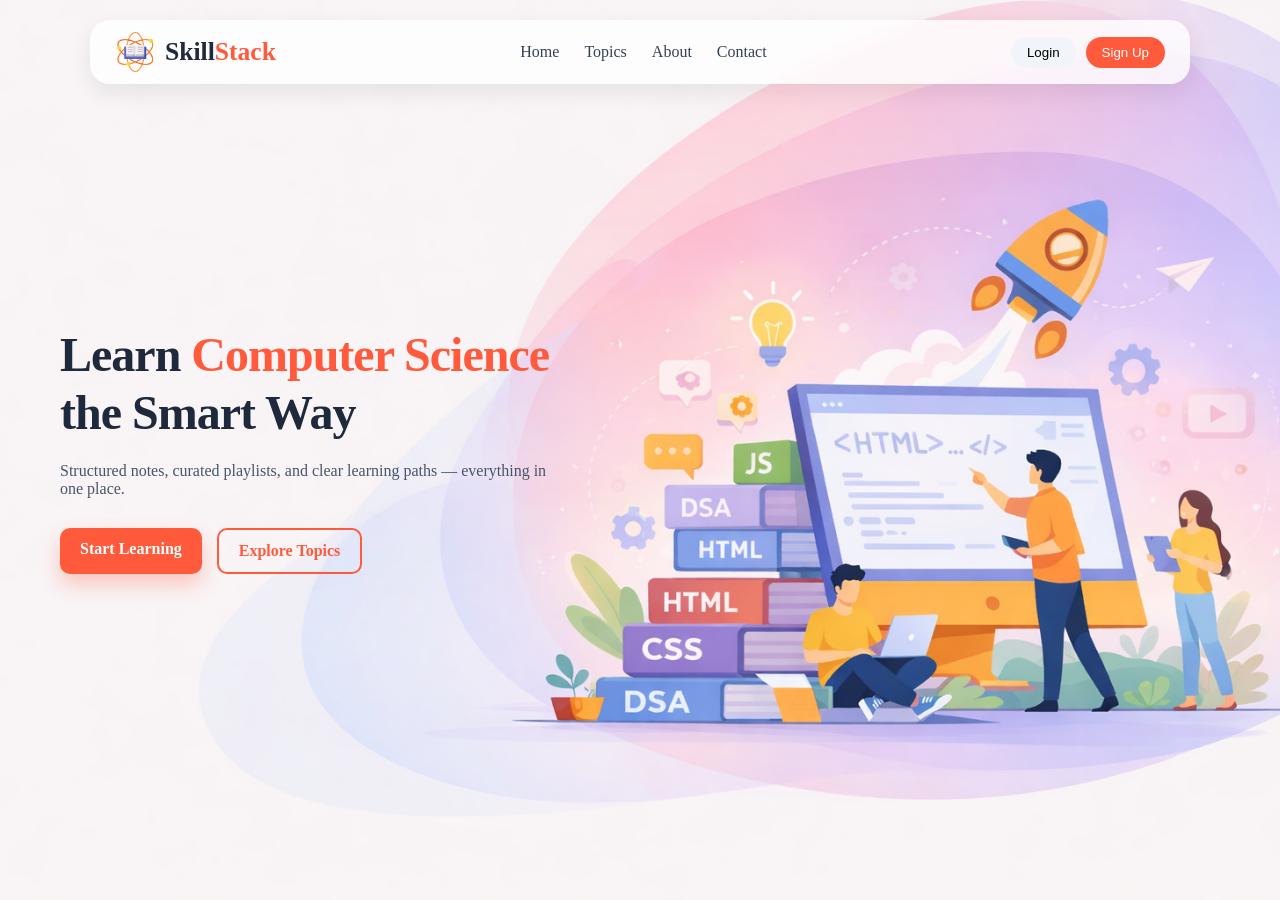
==== index.html @ b9dbb58e "Add hero section with navbar and background illustration" ====
<!DOCTYPE html>
<html lang="en">

<head>
    <meta charset="UTF-8">
    <meta name="viewport" content="width=device-width, initial-scale=1.0">
    <title>SkillStack</title>
    <link rel="stylesheet" href="style.css">
</head>

<body>

    <nav class="navbar">
        <div class="nav-container">

            <div class="logo">
                <img src="assets/icons/logo.png" alt="">
                <div class="logo-text"><span>Skill</span>Stack</div>
            </div>

            <div class="nav-links">
                <a href="#">Home</a>
                <a href="#topics">Topics</a>
                <a href="#">About</a>
                <a href="#">Contact</a>
            </div>

            <div class="nav-actions">
                <button class="login">Login</button>
                <button class="signup">Sign Up</button>
            </div>

        </div>
    </nav>


    <section class="hero">
        <div class="hero-content">
            <h1>Learn <span>Computer Science</span> the Smart Way</h1>
            <p>
                Structured notes, curated playlists, and clear learning paths —
                everything in one place.
            </p>

            <div class="hero-buttons">
                <a href="#" class="btn primary">Start Learning</a>
                <a href="#topics" class="btn secondary">Explore Topics</a>
            </div>
        </div>
    </section>

</body>

</html>
---- style.css ----
* {
    margin: 0;
    padding: 0;
    box-sizing: border-box;
}

html {
    scroll-behavior: smooth;
}


/* Navbar Section */

.navbar {
    position: absolute;
    top: 20px;
    width: 100%;
    display: flex;
    justify-content: center;
}

.nav-container {
    width: 90%;
    max-width: 1100px;

    display: flex;
    align-items: center;
    justify-content: space-between;

    padding: 12px 25px;

    border-radius: 20px;

    background: #ffffffcc;
    backdrop-filter: blur(10px);

    box-shadow: 0 8px 25px rgba(0, 0, 0, 0.08);
}

.nav-container img {
    width: 40px;
}

.logo {
    font-weight: 700;
    font-size: 1.6rem;
    color: #ff5a3c;

    display: flex;
    justify-content: center;
    align-items: center;
    gap: 10px;
}

.logo-text span {
    color: #1e293b;
}

.nav-links {
    display: flex;
    gap: 25px;
}

.nav-links a {
    text-decoration: none;
    color: #334155;
    font-weight: 500;
    transition: 0.3s;
}

.nav-links a:hover {
    color: #ff5a3c;
}

.nav-actions {
    display: flex;
    gap: 10px;
}

.login {
    padding: 8px 16px;
    border: none;
    border-radius: 20px;
    background: #f1f5f9;
    cursor: pointer;
}

.signup {
    padding: 8px 16px;
    border: none;
    border-radius: 20px;
    background: #ff5a3c;
    color: white;
    cursor: pointer;
}


/* Hero Section */

.hero {
    min-height: 100vh;
    padding: 0 60px;

    display: flex;
    align-items: center;
    justify-content: space-between;
    gap: 40px;

    background-image: url(assets/images/background-img.png);
    background-size: cover;
    background-position: center;
    background-repeat: no-repeat;
}

.hero-content {
    width: 45%;

    animation: fadeUp 1s ease;
}

.hero-content h1 {
    margin-bottom: 20px;

    font-size: 3rem;
    color: #1e293b;
    line-height: 1.2;
    letter-spacing: -1px;
}

.hero-content p {
    margin-bottom: 30px;
    max-width: 500px;

    font-size: 1rem;
    color: #475569;
}

.hero-content span {
    color: #ff5a3c;
}

.hero-buttons {
    display: flex;
    gap: 15px;
}

.btn {
    padding: 12px 20px;

    border-radius: 10px;

    text-decoration: none;
    font-weight: 600;
    transition: 0.3s;
}

.primary {
    background: #ff5a3c;
    color: white;
    box-shadow: 0 10px 20px rgba(255, 90, 60, 0.3);
}

.primary:hover {
    background: #e14b2f;
    transform: translateY(-2px);
}

.secondary {
    border: 2px solid #ff5a3c;
    color: #ff5a3c;
}

.secondary:hover {
    background: #ff5a3c;
    color: white;
}
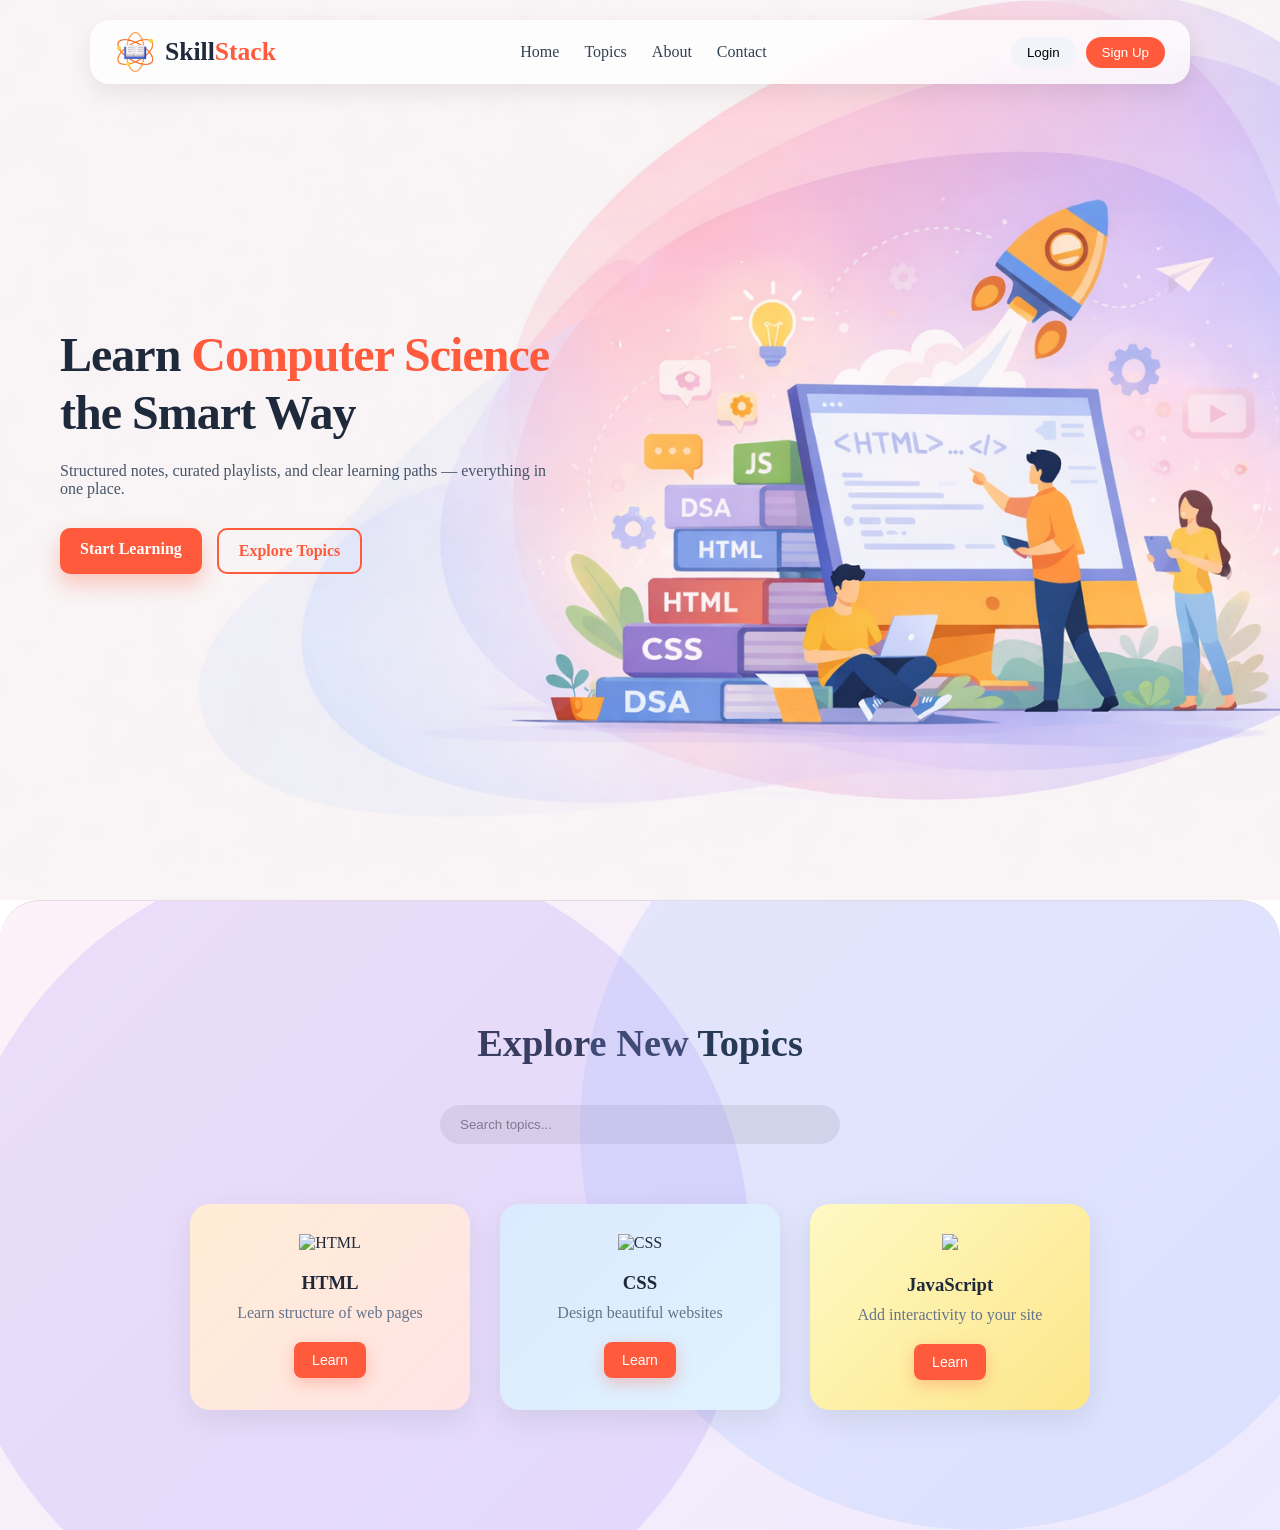
==== commit d7687ac8: "Add topics section with gradient cards and hover effects" ====
--- a/index.html
+++ b/index.html
@@ -49,6 +49,38 @@
         </div>
     </section>
 
+    <section class="topics" id="topics">
+        <h2>Explore New Topics</h2>
+
+        <div class="search-box">
+            <input type="text" placeholder="Search topics...">
+        </div>
+
+        <div class="topics-container">
+            <a href="pages/html.html" class="topic-card">
+                <img src="https://cdn.jsdelivr.net/gh/devicons/devicon@latest/icons/html5/html5-original.svg"
+                    alt="HTML">
+                <h3>HTML</h3>
+                <P>Learn structure of web pages</P>
+                <button>Learn</button>
+            </a>
+            <a href="pages/css.html" class="topic-card">
+                <img src="https://cdn.jsdelivr.net/gh/devicons/devicon@latest/icons/css3/css3-original.svg" alt="CSS">
+                <h3>CSS</h3>
+                <p>Design beautiful websites</p>
+                <button>Learn</button>
+            </a>
+            <a href="pages/js.html" class="topic-card">
+                <img
+                    src="https://cdn.jsdelivr.net/gh/devicons/devicon@latest/icons/javascript/javascript-original.svg" />
+                <h3>JavaScript</h3>
+                <p>Add interactivity to your site</p>
+                <button>Learn</button>
+            </a>
+        </div>
+    </section>
+
+
 </body>
 
 </html>
--- a/style.css
+++ b/style.css
@@ -173,4 +173,147 @@
 .secondary:hover {
     background: #ff5a3c;
     color: white;
+}
+
+
+/* Topics Section */
+
+.topics {
+    padding: 120px 60px;
+    border-radius: 40px 40px 0 0;
+    text-align: center;
+
+    position: relative;
+    overflow: hidden;
+
+    border-top: 1px solid rgba(0,0,0,0.08);
+    background: linear-gradient(135deg, #fdf2f8, #ede9fe);
+}
+
+.topics::after {
+    content: "";
+    position: absolute;
+    z-index: 1;
+    width: 800px;
+    height: 800px;
+    background: #a78bfa33;
+    border-radius: 50%;
+    top: -50px;
+    left: -50px;
+}
+
+.topics::before {
+    content: "";
+    position: absolute;
+    z-index: 1;
+    width: 800px;
+    height: 800px;
+    background: #60a5fa22 ;
+    border-radius: 50%;
+    bottom: 0;
+    right: -100px;
+}
+
+.topics h2 {
+    font-size: 2.4rem;
+    margin-bottom: 40px;
+    color: #1e293b;
+    z-index: 2;
+}
+
+.search-box {
+    margin-bottom: 60px;
+    z-index: 2;
+}
+
+.search-box input {
+    padding: 12px 20px;
+    width: 400px;
+    border-radius: 25px;
+    border: none;
+
+    z-index: 10;
+
+    background: rgba(0,0,0,0.08);
+    outline: none;
+}
+
+.topics-container {
+    display: flex;
+    justify-content: center;
+    flex-wrap: wrap;
+    gap: 30px;
+}
+
+.topic-card {
+    width: 280px;
+    padding: 30px 20px;
+    border-radius: 20px;
+
+    text-decoration: none;
+    color: #1e293b;
+
+    box-shadow: 0 10px 30px rgba(0,0,0,0.08);
+    z-index: 2;
+
+    transition: 0.3s;
+}
+
+.topic-card:nth-child(1) {
+    background: linear-gradient(135deg, #ffedd5, #ffe4e6);
+}
+
+.topic-card:nth-child(2) {
+    background: linear-gradient(135deg, #dbeafe, #e0f2fe);
+}
+
+.topic-card:nth-child(3) {
+    background: linear-gradient(135deg, #fef9c3, #fde68a);
+}
+
+.topic-card img {
+    width: 80px;
+    margin-bottom: 20px;
+}
+
+.topic-card button {
+    margin-top: 20px;
+    padding: 10px 18px;
+
+    border: none;
+    border-radius: 8px;
+    box-shadow: 0 5px 15px rgba(255, 90, 60, 0.3);
+    font-size: 14px;
+
+    background: #ff5a3c;
+    color: white;
+}
+
+.topic-card button:hover {
+    cursor: pointer;
+    box-shadow: 0 8px 25px rgba(255, 90, 60, 0.5);
+}
+
+.topic-card:hover {
+    transform: translateY(-10px) scale(1.03);
+    box-shadow: 0 20px 40px rgba(0,0,0,0.15);
+}
+
+.topic-card h3 {
+    margin-bottom: 10px;
+}
+
+.topic-card p {
+    color: #64748b;
+}
+
+@keyframes fadeUp {
+    from {
+        opacity: 0;
+        transform: translateY(30px);
+    }
+    to {
+        opacity: 1;
+        transform: translateY(0);
+    }
 }
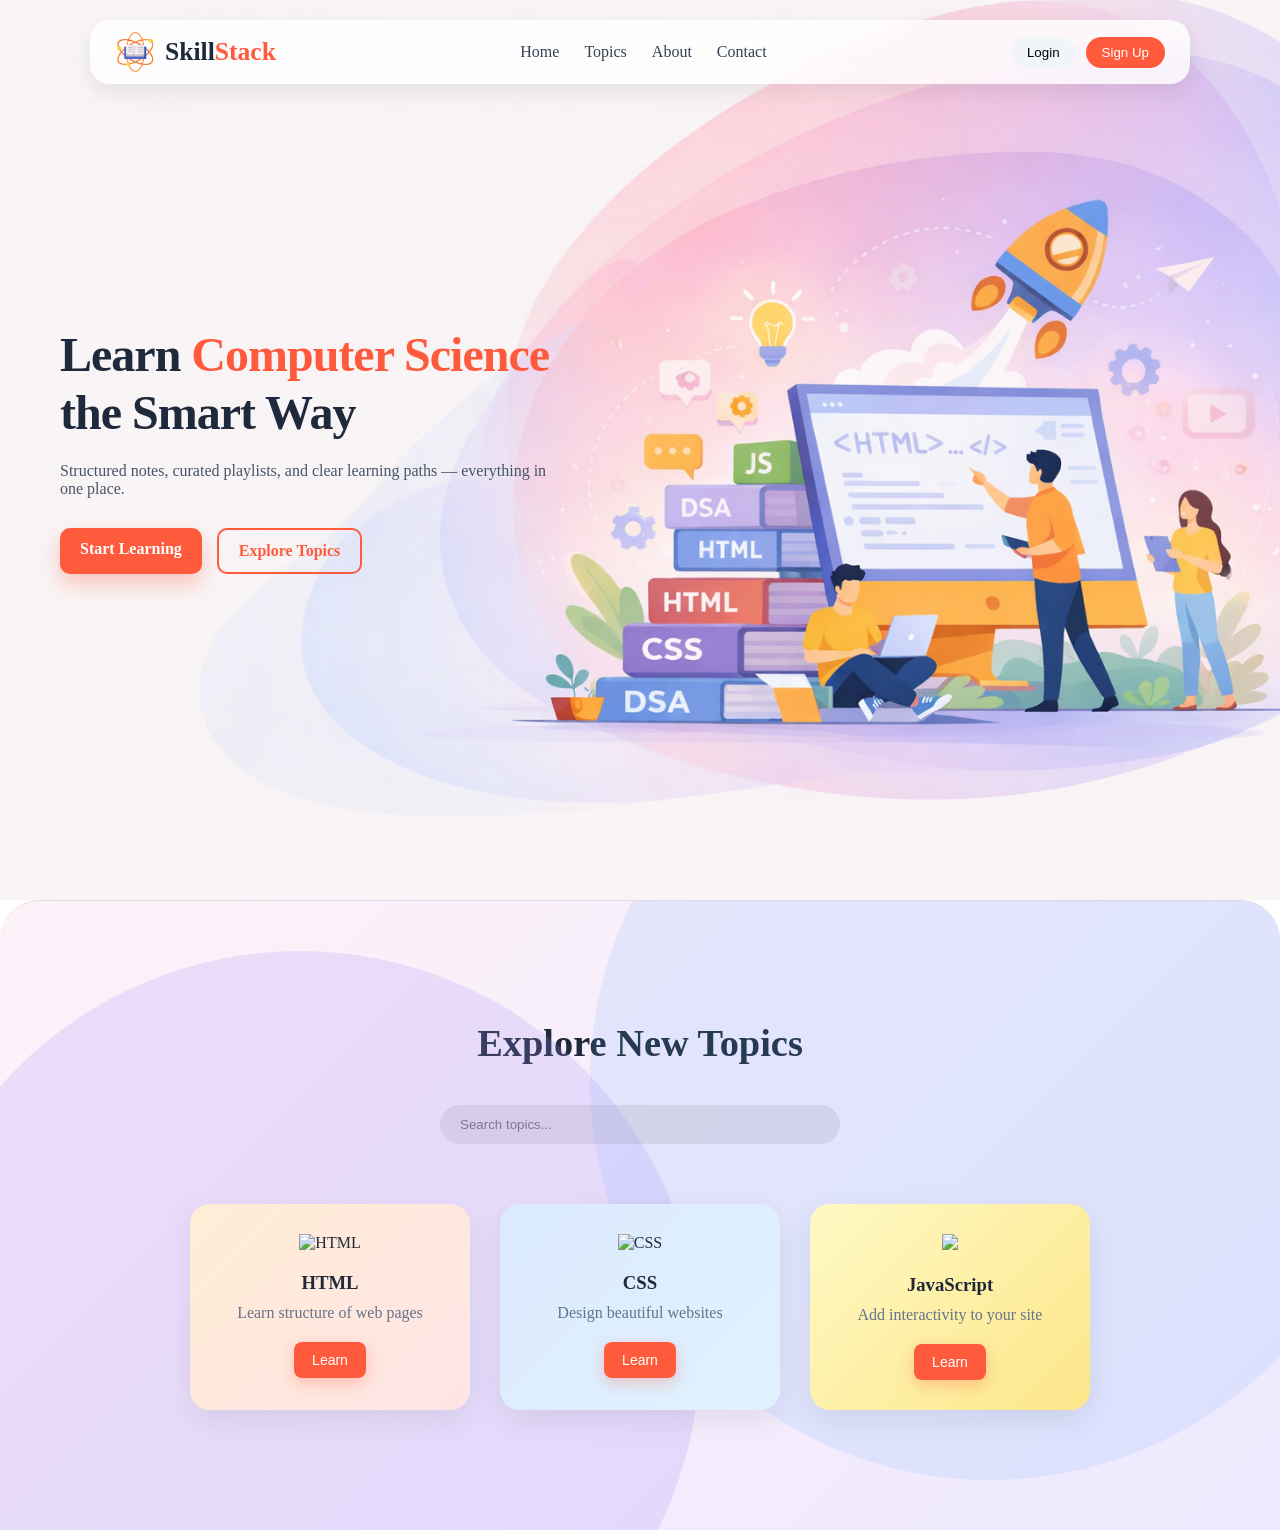
==== commit 17c22abb: "Add html page with initial structure" ====
--- a/index.html
+++ b/index.html
@@ -5,7 +5,7 @@
     <meta charset="UTF-8">
     <meta name="viewport" content="width=device-width, initial-scale=1.0">
     <title>SkillStack</title>
-    <link rel="stylesheet" href="style.css">
+    <link rel="stylesheet" href="css/style.css">
 </head>
 
 <body>
--- a/css/style.css
+++ b/css/style.css
@@ -0,0 +1,319 @@
+* {
+    margin: 0;
+    padding: 0;
+    box-sizing: border-box;
+}
+
+html {
+    scroll-behavior: smooth;
+}
+
+
+/* Navbar Section */
+
+.navbar {
+    position: absolute;
+    top: 20px;
+    width: 100%;
+    display: flex;
+    justify-content: center;
+}
+
+.nav-container {
+    width: 90%;
+    max-width: 1100px;
+
+    display: flex;
+    align-items: center;
+    justify-content: space-between;
+
+    padding: 12px 25px;
+
+    border-radius: 20px;
+
+    background: #ffffffcc;
+    backdrop-filter: blur(10px);
+
+    box-shadow: 0 8px 25px rgba(0, 0, 0, 0.08);
+}
+
+.logo img {
+    width: 40px;
+}
+
+.logo {
+    font-weight: 700;
+    font-size: 1.6rem;
+    color: #ff5a3c;
+
+    display: flex;
+    justify-content: center;
+    align-items: center;
+    gap: 10px;
+}
+
+.logo-text span {
+    color: #1e293b;
+}
+
+.nav-links {
+    display: flex;
+    gap: 25px;
+}
+
+.nav-links a {
+    text-decoration: none;
+    color: #334155;
+    font-weight: 500;
+    transition: 0.3s;
+}
+
+.nav-links a:hover {
+    color: #ff5a3c;
+}
+
+.nav-actions {
+    display: flex;
+    gap: 10px;
+}
+
+.login {
+    padding: 8px 16px;
+    border: none;
+    border-radius: 20px;
+    background: #f1f5f9;
+    cursor: pointer;
+}
+
+.signup {
+    padding: 8px 16px;
+    border: none;
+    border-radius: 20px;
+    background: #ff5a3c;
+    color: white;
+    cursor: pointer;
+}
+
+
+/* Hero Section */
+
+.hero {
+    min-height: 100vh;
+    padding: 0 60px;
+
+    display: flex;
+    align-items: center;
+    justify-content: space-between;
+    gap: 40px;
+
+    background-image: url(../assets/images/background-img.png);
+    background-size: cover;
+    background-position: center;
+    background-repeat: no-repeat;
+}
+
+.hero-content {
+    width: 45%;
+
+    animation: fadeUp 1s ease;
+}
+
+.hero-content h1 {
+    margin-bottom: 20px;
+
+    font-size: 3rem;
+    color: #1e293b;
+    line-height: 1.2;
+    letter-spacing: -1px;
+}
+
+.hero-content p {
+    margin-bottom: 30px;
+    max-width: 500px;
+
+    font-size: 1rem;
+    color: #475569;
+}
+
+.hero-content span {
+    color: #ff5a3c;
+}
+
+.hero-buttons {
+    display: flex;
+    gap: 15px;
+}
+
+.btn {
+    padding: 12px 20px;
+
+    border-radius: 10px;
+
+    text-decoration: none;
+    font-weight: 600;
+    transition: 0.3s;
+}
+
+.primary {
+    background: #ff5a3c;
+    color: white;
+    box-shadow: 0 10px 20px rgba(255, 90, 60, 0.3);
+}
+
+.primary:hover {
+    background: #e14b2f;
+    transform: translateY(-2px);
+}
+
+.secondary {
+    border: 2px solid #ff5a3c;
+    color: #ff5a3c;
+}
+
+.secondary:hover {
+    background: #ff5a3c;
+    color: white;
+}
+
+
+/* Topics Section */
+
+.topics {
+    padding: 120px 60px;
+    border-radius: 40px 40px 0 0;
+    text-align: center;
+
+    position: relative;
+    overflow: hidden;
+
+    border-top: 1px solid rgba(0,0,0,0.08);
+    background: linear-gradient(135deg, #fdf2f8, #ede9fe);
+}
+
+.topics::after {
+    content: "";
+    position: absolute;
+    z-index: 1;
+    width: 800px;
+    height: 800px;
+    background: #a78bfa33;
+    border-radius: 50%;
+    top: 50px;
+    left: -100px;
+}
+
+.topics::before {
+    content: "";
+    position: absolute;
+    z-index: 1;
+    width: 800px;
+    height: 800px;
+    background: #60a5fa22 ;
+    border-radius: 50%;
+    bottom: 50px;
+    right: -110px;
+}
+
+.topics h2 {
+    font-size: 2.4rem;
+    margin-bottom: 40px;
+    color: #1e293b;
+    z-index: 2;
+}
+
+.search-box {
+    margin-bottom: 60px;
+    z-index: 2;
+}
+
+.search-box input {
+    padding: 12px 20px;
+    width: 400px;
+    border-radius: 25px;
+    border: none;
+
+    z-index: 10;
+
+    background: rgba(0,0,0,0.08);
+    outline: none;
+}
+
+.topics-container {
+    display: flex;
+    justify-content: center;
+    flex-wrap: wrap;
+    gap: 30px;
+}
+
+.topic-card {
+    width: 280px;
+    padding: 30px 20px;
+    border-radius: 20px;
+
+    text-decoration: none;
+    color: #1e293b;
+
+    box-shadow: 0 10px 30px rgba(0,0,0,0.08);
+    z-index: 2;
+
+    transition: 0.3s;
+}
+
+.topic-card:nth-child(1) {
+    background: linear-gradient(135deg, #ffedd5, #ffe4e6);
+}
+
+.topic-card:nth-child(2) {
+    background: linear-gradient(135deg, #dbeafe, #e0f2fe);
+}
+
+.topic-card:nth-child(3) {
+    background: linear-gradient(135deg, #fef9c3, #fde68a);
+}
+
+.topic-card img {
+    width: 80px;
+    margin-bottom: 20px;
+}
+
+.topic-card button {
+    margin-top: 20px;
+    padding: 10px 18px;
+
+    border: none;
+    border-radius: 8px;
+    box-shadow: 0 5px 15px rgba(255, 90, 60, 0.3);
+    font-size: 14px;
+
+    background: #ff5a3c;
+    color: white;
+}
+
+.topic-card button:hover {
+    cursor: pointer;
+    box-shadow: 0 8px 25px rgba(255, 90, 60, 0.5);
+}
+
+.topic-card:hover {
+    transform: translateY(-10px) scale(1.03);
+    box-shadow: 0 20px 40px rgba(0,0,0,0.15);
+}
+
+.topic-card h3 {
+    margin-bottom: 10px;
+}
+
+.topic-card p {
+    color: #64748b;
+}
+
+@keyframes fadeUp {
+    from {
+        opacity: 0;
+        transform: translateY(30px);
+    }
+    to {
+        opacity: 1;
+        transform: translateY(0);
+    }
+}
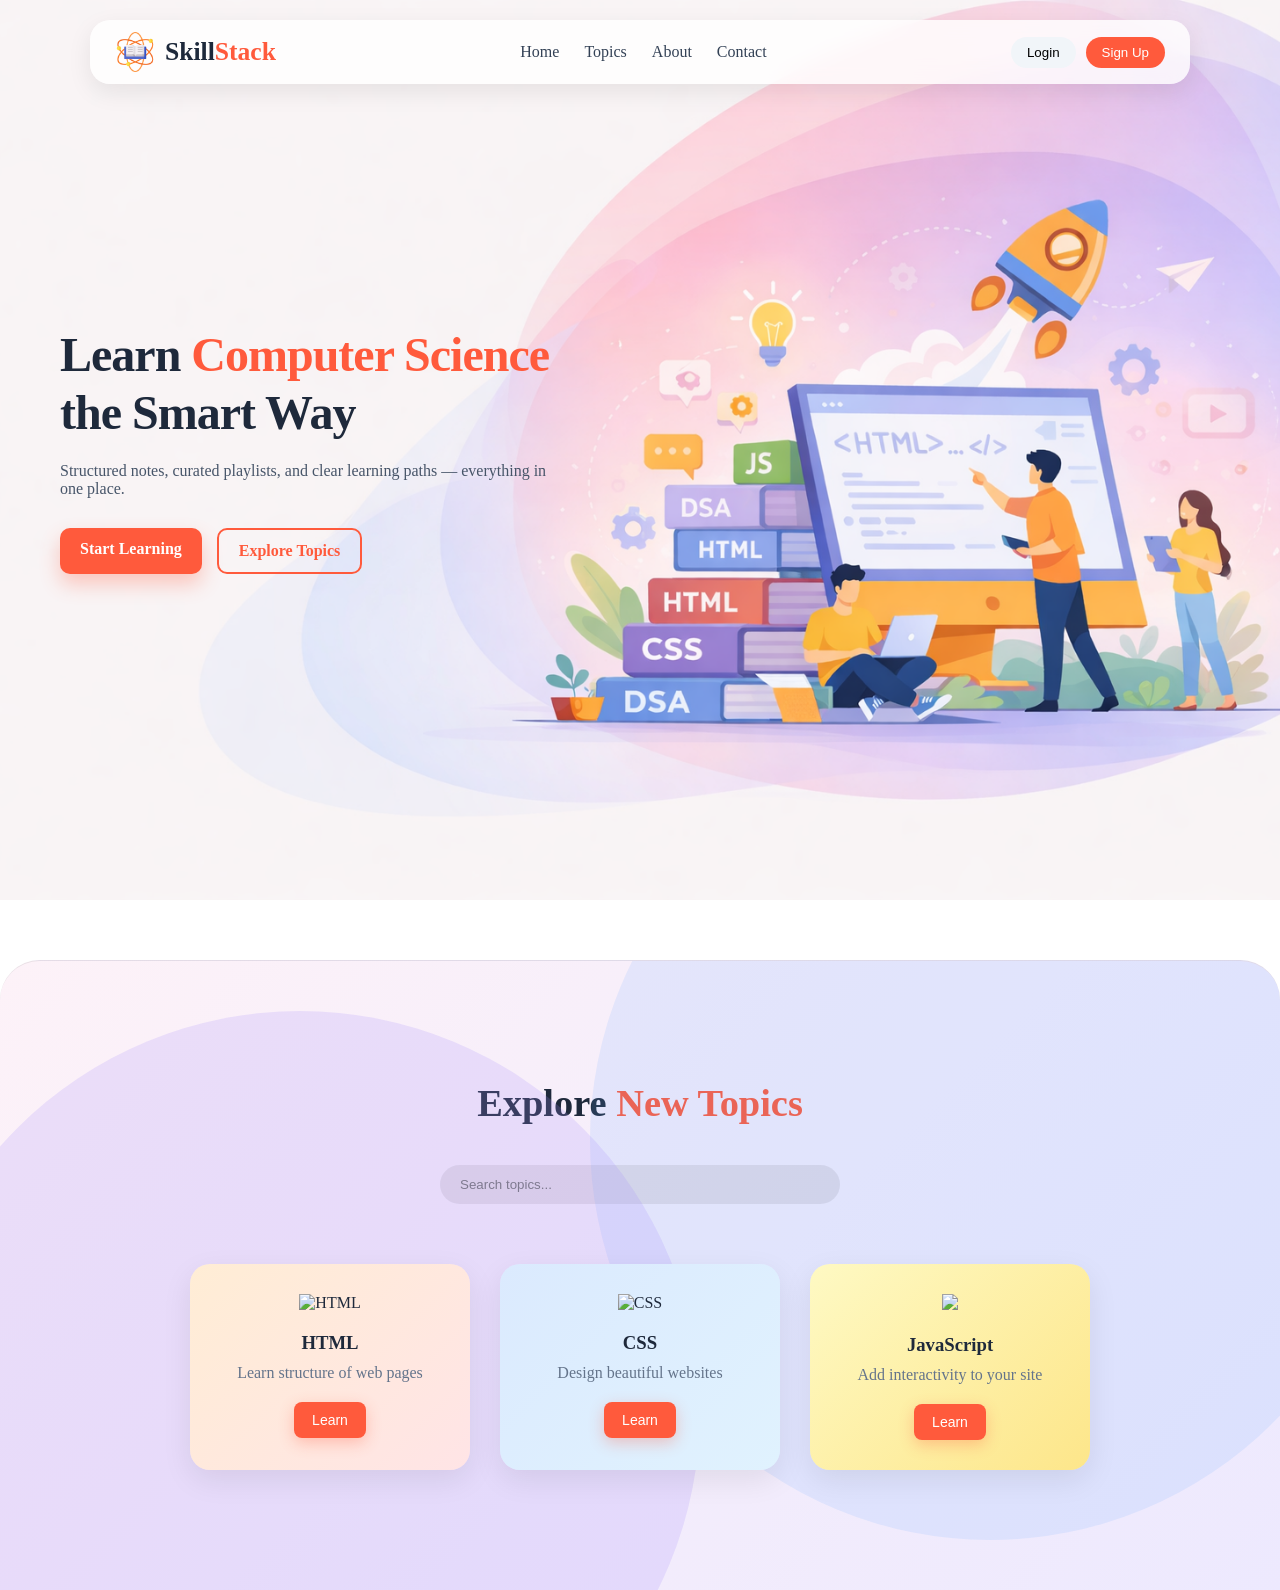
==== commit aa9fec6a: "feat: add basic structure for css page" ====
--- a/index.html
+++ b/index.html
@@ -50,7 +50,7 @@
     </section>
 
     <section class="topics" id="topics">
-        <h2>Explore New Topics</h2>
+        <h2>Explore <span>New Topics</span></h2>
 
         <div class="search-box">
             <input type="text" placeholder="Search topics...">
--- a/css/style.css
+++ b/css/style.css
@@ -98,6 +98,7 @@
 /* Hero Section */
 
 .hero {
+    margin-bottom: 60px;
     min-height: 100vh;
     padding: 0 60px;
 
@@ -188,6 +189,10 @@
 
     border-top: 1px solid rgba(0,0,0,0.08);
     background: linear-gradient(135deg, #fdf2f8, #ede9fe);
+}
+
+.topics span {
+    color: #ff5a3c;
 }
 
 .topics::after {
@@ -200,6 +205,7 @@
     border-radius: 50%;
     top: 50px;
     left: -100px;
+    pointer-events: none;
 }
 
 .topics::before {
@@ -212,6 +218,7 @@
     border-radius: 50%;
     bottom: 50px;
     right: -110px;
+    pointer-events: none;
 }
 
 .topics h2 {
